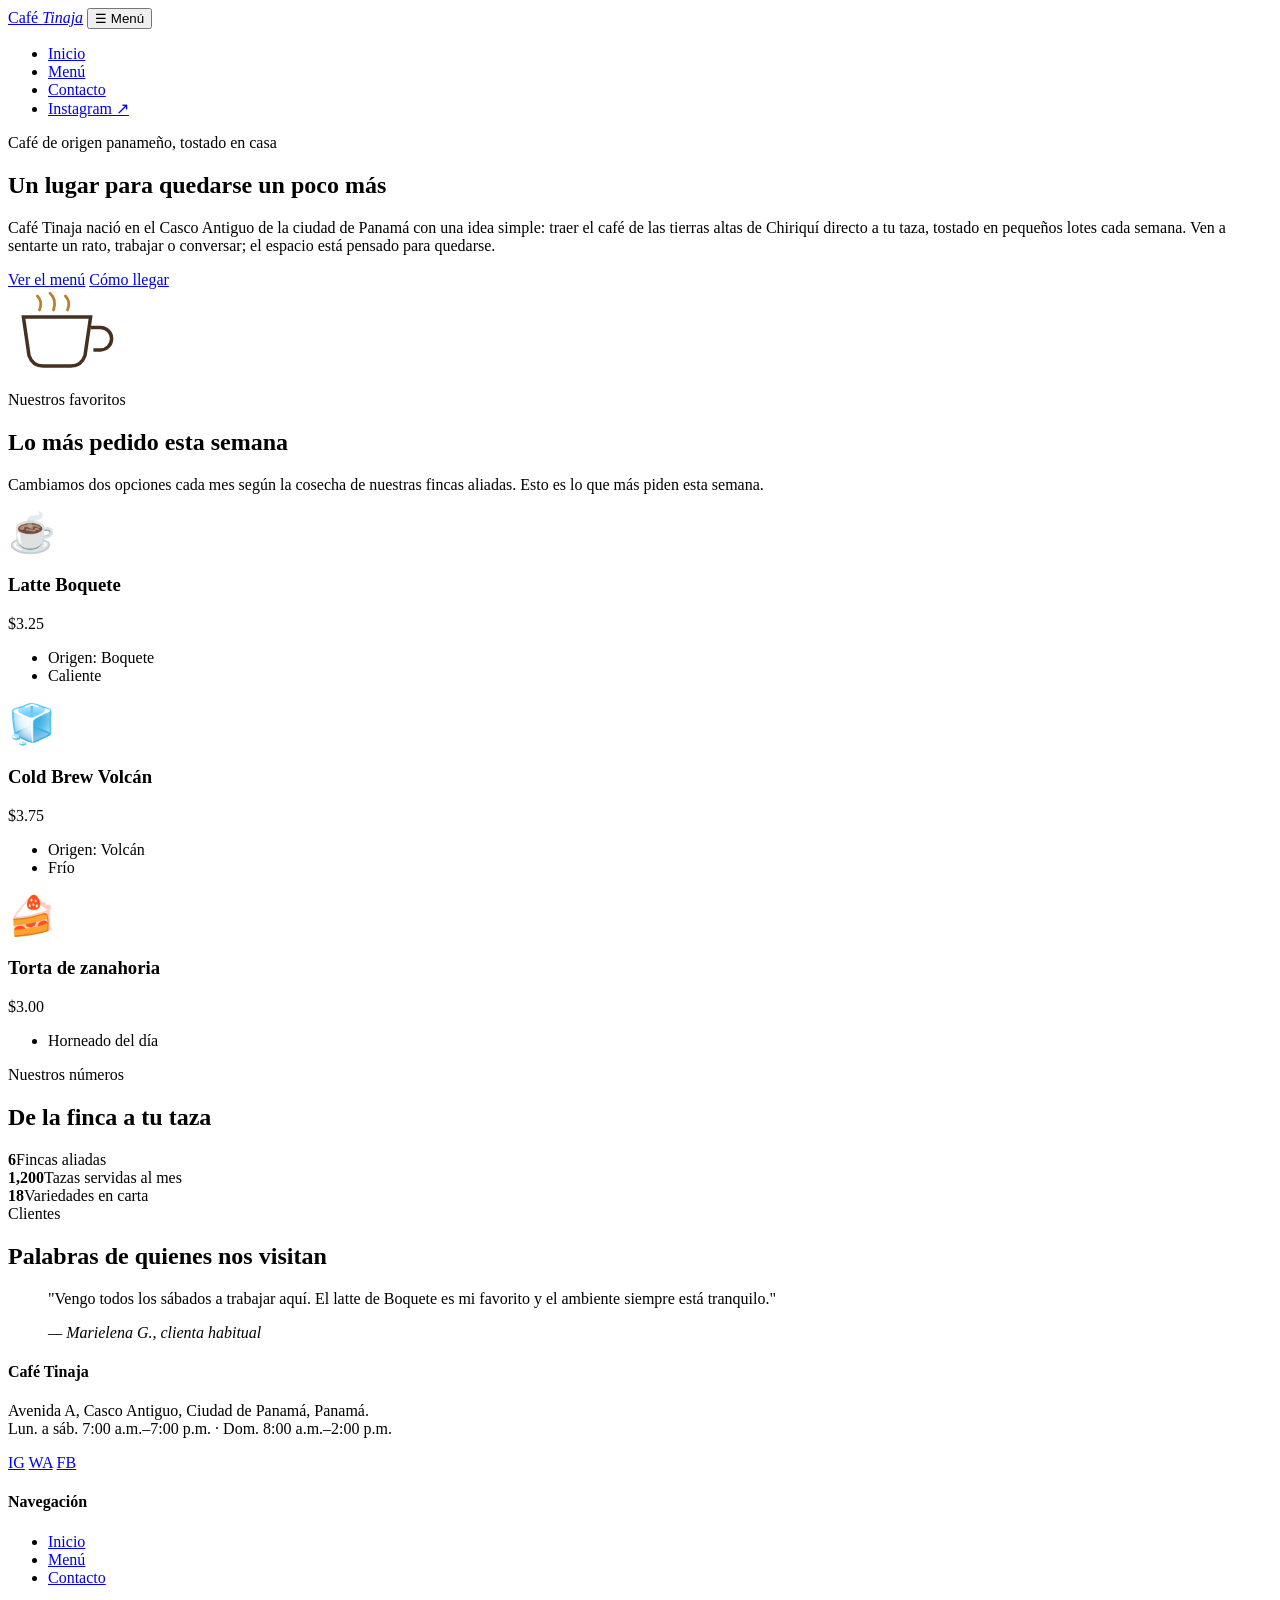
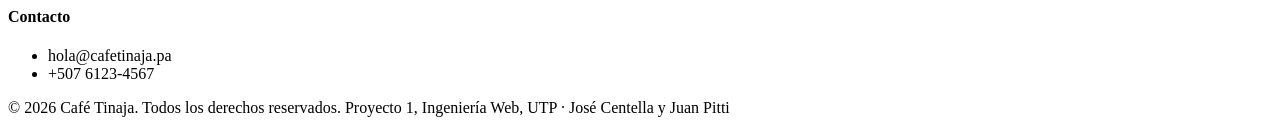
==== index.html @ 26456bb7 "Add files via upload" ====
<!DOCTYPE html>
<html lang="es">
<head>
<meta charset="UTF-8">
<meta name="viewport" content="width=device-width, initial-scale=1.0">
<title>Café Tinaja | Cafetería de especialidad en Panamá</title>
<meta name="description" content="Café Tinaja: cafetería de especialidad con café de origen panameño, en el corazón de la ciudad.">
<link rel="preconnect" href="https://fonts.googleapis.com">
<link href="https://fonts.googleapis.com/css2?family=Fraunces:opsz,wght@9..144,500;9..144,600&family=Karla:wght@400;500;600&display=swap" rel="stylesheet">
<link rel="stylesheet" href="css/style.css">
</head>
<body>

<header class="navbar" id="navbar">
  <div class="container">
    <a href="index.html" class="logo">Café <em>Tinaja</em></a>
    <button class="nav-toggle" id="navToggle" aria-expanded="false" aria-controls="navLinks">☰ Menú</button>
    <ul class="nav-links" id="navLinks">
      <li><a href="index.html" class="active">Inicio</a></li>
      <li><a href="menu.html">Menú</a></li>
      <li><a href="contacto.html">Contacto</a></li>
      <li><a href="https://www.instagram.com/cafetinaja.pa" target="_blank" rel="noopener">Instagram ↗</a></li>
    </ul>
  </div>
</header>

<section class="hero">
  <div class="container">
    <span class="hero-eyebrow">Café de origen panameño, tostado en casa</span>
    <h1>Un lugar para quedarse un poco más</h1>
    <p>Café Tinaja nació en el Casco Antiguo de la ciudad de Panamá con una idea simple: traer el café de las tierras altas de Chiriquí directo a tu taza, tostado en pequeños lotes cada semana. Ven a sentarte un rato, trabajar o conversar; el espacio está pensado para quedarse.</p>
    <div class="hero-actions">
      <a href="menu.html" class="btn btn-primary">Ver el menú</a>
      <a href="contacto.html" class="btn btn-outline">Cómo llegar</a>
    </div>
    <div class="hero-media" aria-hidden="true">
      <svg viewBox="0 0 200 140" width="140" height="98">
        <path d="M30 95q5 15 20 15h40q15 0 20-15l8-55H22z" fill="none" stroke="#46301F" stroke-width="5"/>
        <path d="M118 55h14a16 16 0 0 1 0 32h-10" fill="none" stroke="#46301F" stroke-width="5"/>
        <path d="M45 30q5-12-3-20M65 30q5-15-5-24M85 30q5-12-3-20" fill="none" stroke="#B9812F" stroke-width="4" stroke-linecap="round"/>
      </svg>
    </div>
  </div>
</section>

<span class="wave-divider"></span>

<section class="section-dark">
  <div class="container">
    <div class="section-head">
      <span class="kicker">Nuestros favoritos</span>
      <h2>Lo más pedido esta semana</h2>
      <p>Cambiamos dos opciones cada mes según la cosecha de nuestras fincas aliadas. Esto es lo que más piden esta semana.</p>
    </div>
    <div class="menu-grid">
      <article class="menu-card">
        <div class="menu-photo" style="font-size:2.4rem;">☕</div>
        <div class="menu-body">
          <h3>Latte Boquete</h3>
          <p class="menu-price">$3.25</p>
          <ul class="menu-tags"><li>Origen: Boquete</li><li>Caliente</li></ul>
        </div>
      </article>
      <article class="menu-card">
        <div class="menu-photo" style="font-size:2.4rem;">🧊</div>
        <div class="menu-body">
          <h3>Cold Brew Volcán</h3>
          <p class="menu-price">$3.75</p>
          <ul class="menu-tags"><li>Origen: Volcán</li><li>Frío</li></ul>
        </div>
      </article>
      <article class="menu-card">
        <div class="menu-photo" style="font-size:2.4rem;">🍰</div>
        <div class="menu-body">
          <h3>Torta de zanahoria</h3>
          <p class="menu-price">$3.00</p>
          <ul class="menu-tags"><li>Horneado del día</li></ul>
        </div>
      </article>
    </div>
  </div>
</section>

<section class="section-alt">
  <div class="container">
    <div class="section-head">
      <span class="kicker">Nuestros números</span>
      <h2>De la finca a tu taza</h2>
    </div>
    <div class="stats-row" style="color:var(--espresso)">
      <div class="stat"><b>6</b><span style="color:var(--espresso-2)">Fincas aliadas</span></div>
      <div class="stat"><b>1,200</b><span style="color:var(--espresso-2)">Tazas servidas al mes</span></div>
      <div class="stat"><b>18</b><span style="color:var(--espresso-2)">Variedades en carta</span></div>
    </div>
  </div>
</section>

<section>
  <div class="container">
    <div class="section-head">
      <span class="kicker">Clientes</span>
      <h2>Palabras de quienes nos visitan</h2>
    </div>
    <blockquote class="testimonial">
      <p>"Vengo todos los sábados a trabajar aquí. El latte de Boquete es mi favorito y el ambiente siempre está tranquilo."</p>
      <cite>— Marielena G., clienta habitual</cite>
    </blockquote>
  </div>
</section>

<footer>
  <div class="container">
    <div class="footer-grid">
      <div>
        <h4>Café Tinaja</h4>
        <p>Avenida A, Casco Antiguo, Ciudad de Panamá, Panamá.<br>Lun. a sáb. 7:00 a.m.–7:00 p.m. · Dom. 8:00 a.m.–2:00 p.m.</p>
        <div class="social-row">
          <a href="https://www.instagram.com/cafetinaja.pa" target="_blank" rel="noopener" aria-label="Instagram">IG</a>
          <a href="https://wa.me/50761234567" target="_blank" rel="noopener" aria-label="WhatsApp">WA</a>
          <a href="https://www.facebook.com/cafetinajapa" target="_blank" rel="noopener" aria-label="Facebook">FB</a>
        </div>
      </div>
      <div>
        <h4>Navegación</h4>
        <ul>
          <li><a href="index.html">Inicio</a></li>
          <li><a href="menu.html">Menú</a></li>
          <li><a href="contacto.html">Contacto</a></li>
        </ul>
      </div>
      <div>
        <h4>Contacto</h4>
        <ul>
          <li>hola@cafetinaja.pa</li>
          <li>+507 6123-4567</li>
        </ul>
      </div>
    </div>
    <div class="footer-bottom">
      <span>© 2026 Café Tinaja. Todos los derechos reservados.</span>
      <span>Proyecto 1, Ingeniería Web, UTP · José Centella y Juan Pitti</span>
    </div>
  </div>
</footer>

<script>
  const navToggle = document.getElementById('navToggle');
  const navbar = document.getElementById('navbar');
  navToggle.addEventListener('click', () => {
    const expanded = navToggle.getAttribute('aria-expanded') === 'true';
    navToggle.setAttribute('aria-expanded', String(!expanded));
    navbar.classList.toggle('open');
  });
</script>
</body>
</html>
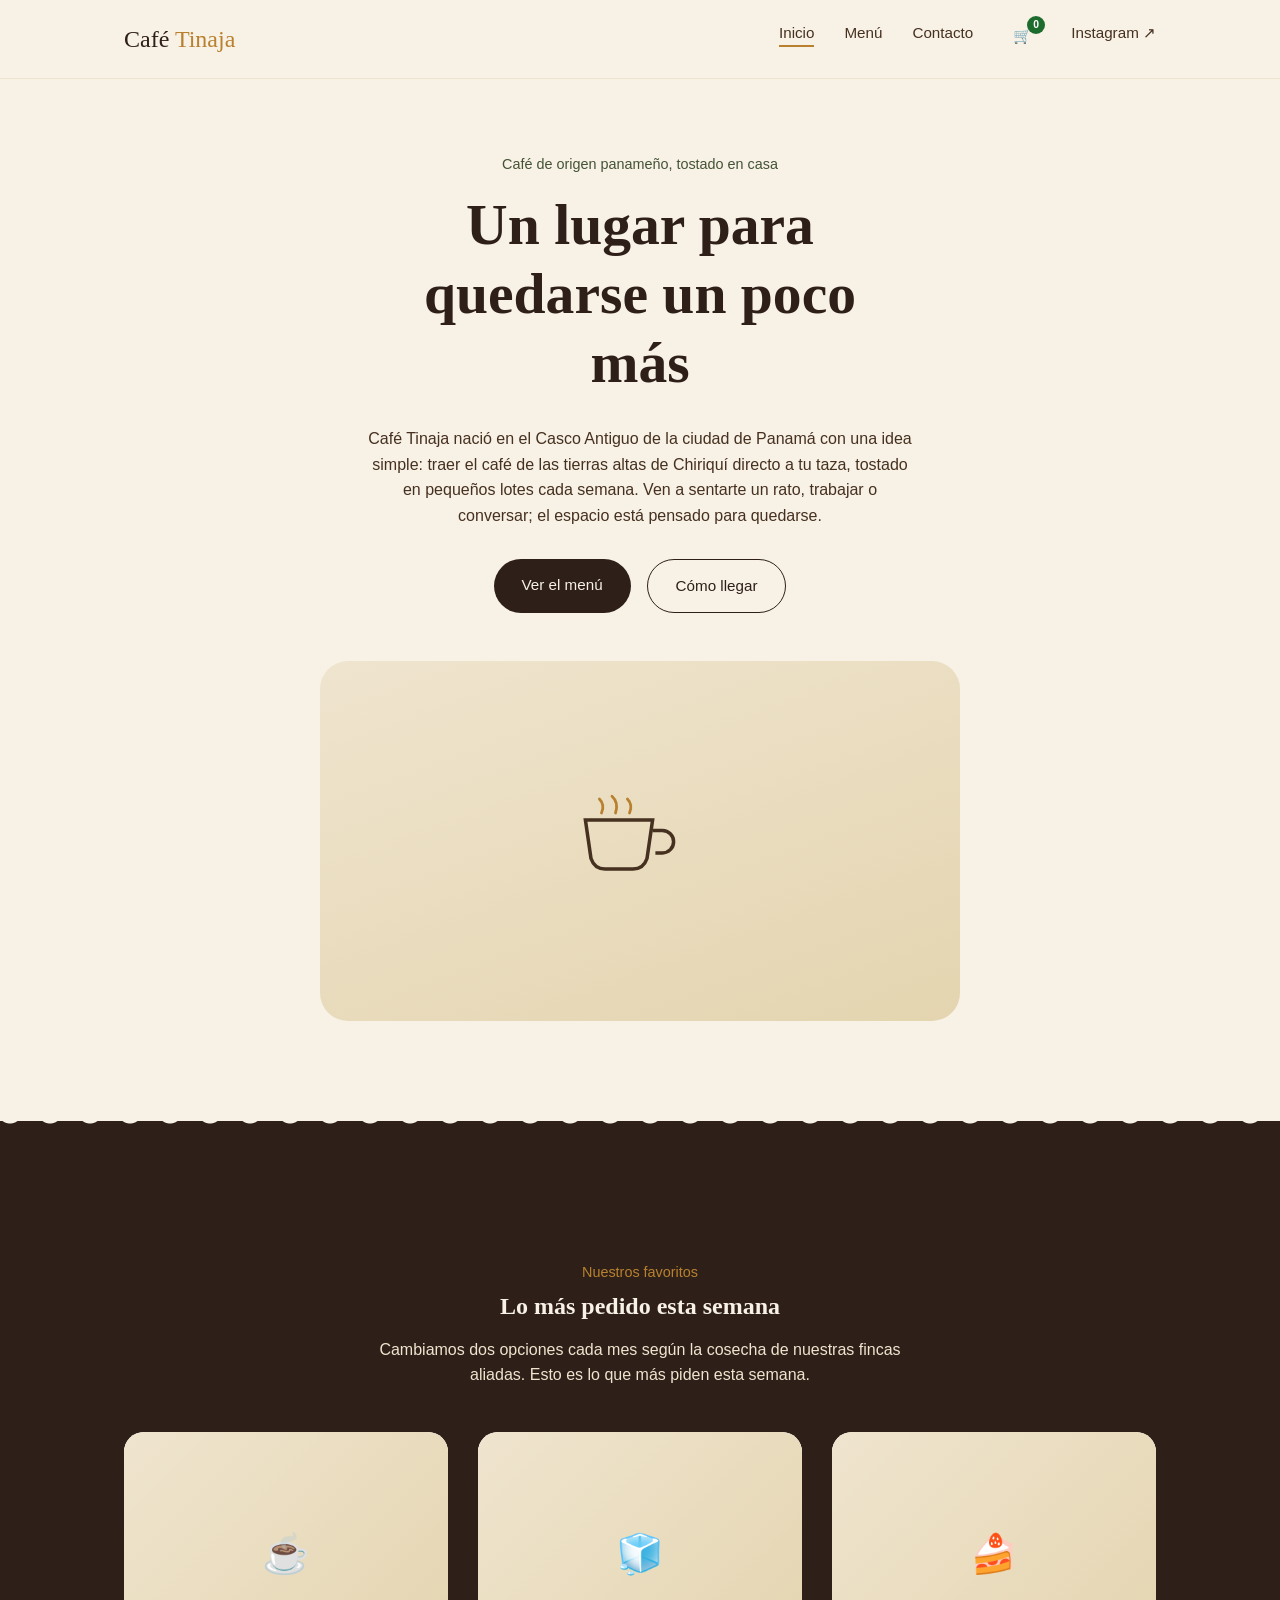
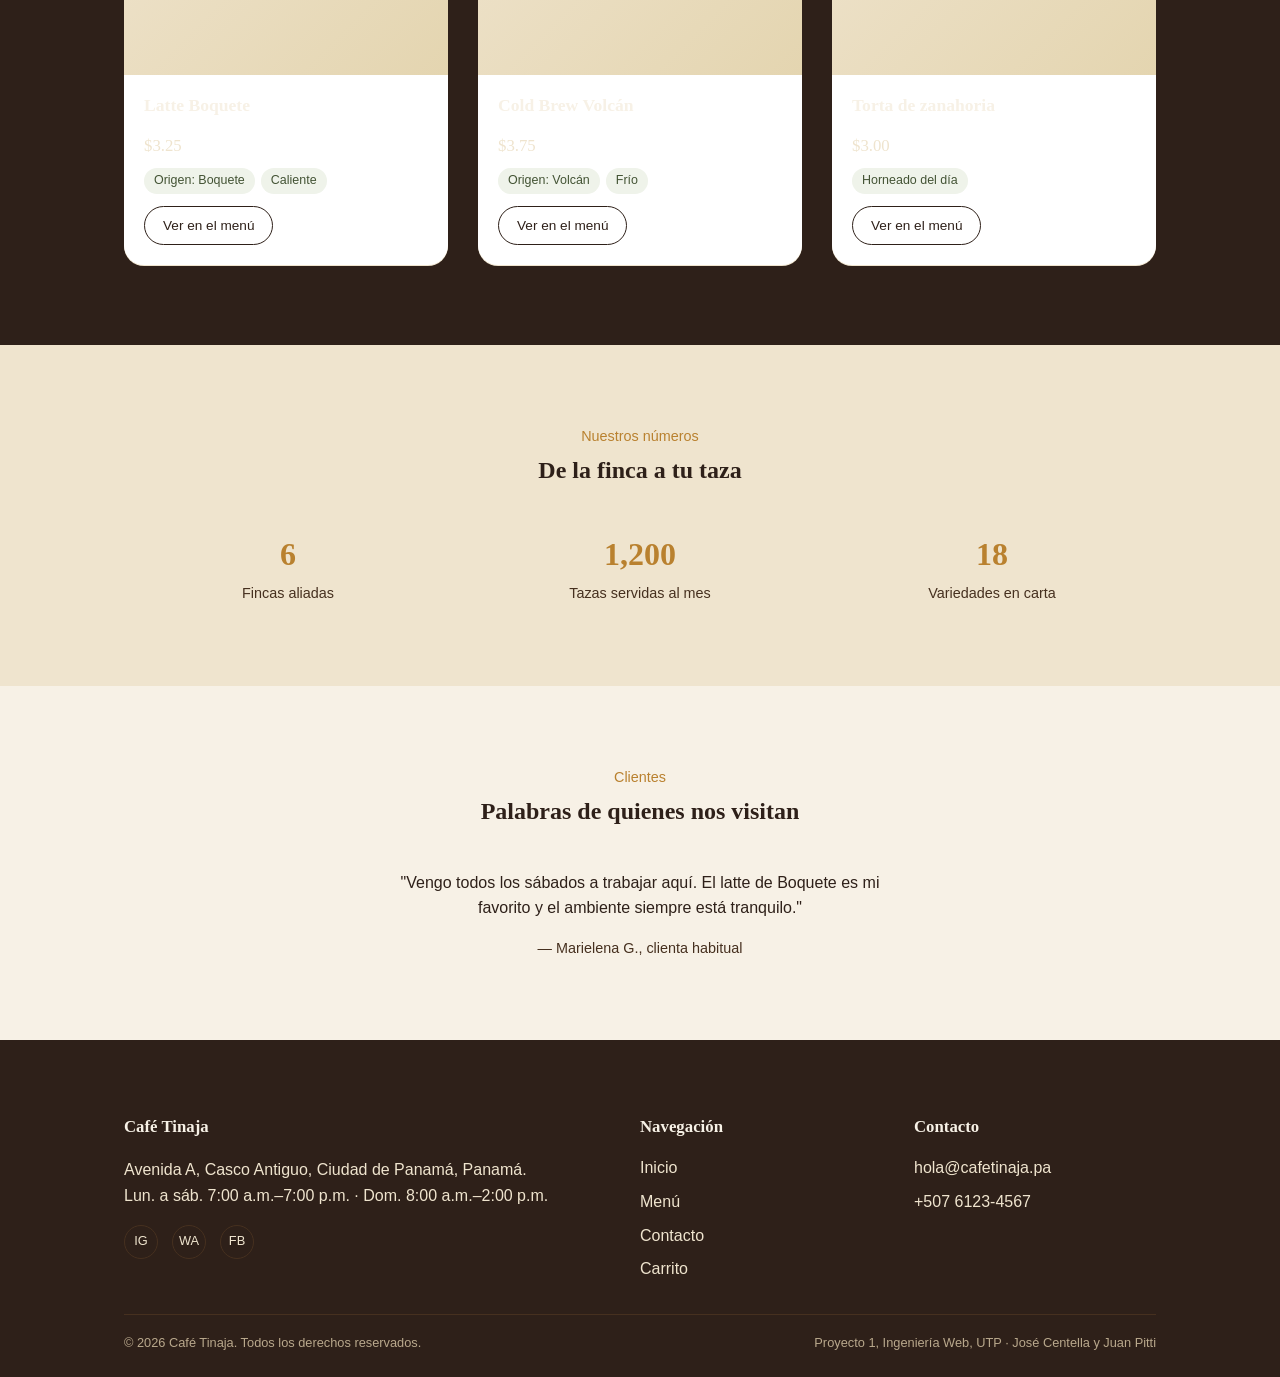
==== commit f47f7196: "Add files via upload" ====
--- a/index.html
+++ b/index.html
@@ -3,6 +3,7 @@
 <head>
 <meta charset="UTF-8">
 <meta name="viewport" content="width=device-width, initial-scale=1.0">
+<meta name="color-scheme" content="light">
 <title>Café Tinaja | Cafetería de especialidad en Panamá</title>
 <meta name="description" content="Café Tinaja: cafetería de especialidad con café de origen panameño, en el corazón de la ciudad.">
 <link rel="preconnect" href="https://fonts.googleapis.com">
@@ -19,6 +20,7 @@
       <li><a href="index.html" class="active">Inicio</a></li>
       <li><a href="menu.html">Menú</a></li>
       <li><a href="contacto.html">Contacto</a></li>
+      <li><a href="carrito.html" class="cart-link" id="cartLink" aria-label="Carrito de compras">🛒<span class="cart-badge" id="cartBadge" hidden>0</span></a></li>
       <li><a href="https://www.instagram.com/cafetinaja.pa" target="_blank" rel="noopener">Instagram ↗</a></li>
     </ul>
   </div>
@@ -59,6 +61,7 @@
           <h3>Latte Boquete</h3>
           <p class="menu-price">$3.25</p>
           <ul class="menu-tags"><li>Origen: Boquete</li><li>Caliente</li></ul>
+          <a class="btn btn-outline" style="padding:8px 18px;font-size:.85rem;" href="menu.html?buscar=Latte%20Boquete">Ver en el menú</a>
         </div>
       </article>
       <article class="menu-card">
@@ -67,6 +70,7 @@
           <h3>Cold Brew Volcán</h3>
           <p class="menu-price">$3.75</p>
           <ul class="menu-tags"><li>Origen: Volcán</li><li>Frío</li></ul>
+          <a class="btn btn-outline" style="padding:8px 18px;font-size:.85rem;" href="menu.html?buscar=Cold%20Brew%20Volc%C3%A1n">Ver en el menú</a>
         </div>
       </article>
       <article class="menu-card">
@@ -75,6 +79,7 @@
           <h3>Torta de zanahoria</h3>
           <p class="menu-price">$3.00</p>
           <ul class="menu-tags"><li>Horneado del día</li></ul>
+          <a class="btn btn-outline" style="padding:8px 18px;font-size:.85rem;" href="menu.html?buscar=Torta%20de%20zanahoria">Ver en el menú</a>
         </div>
       </article>
     </div>
@@ -126,6 +131,7 @@
           <li><a href="index.html">Inicio</a></li>
           <li><a href="menu.html">Menú</a></li>
           <li><a href="contacto.html">Contacto</a></li>
+          <li><a href="carrito.html">Carrito</a></li>
         </ul>
       </div>
       <div>
@@ -152,5 +158,6 @@
     navbar.classList.toggle('open');
   });
 </script>
+<script src="js/carrito.js"></script>
 </body>
 </html>
--- a/css/style.css
+++ b/css/style.css
@@ -0,0 +1,387 @@
+/* =========================================================
+   CAFÉ TINAJA — hoja de estilos
+   Paleta: espresso / crema / dorado tostado / verde hoja
+   ========================================================= */
+
+:root {
+    color-scheme: light;
+  --espresso:   #2E2019;
+  --espresso-2: #46301F;
+  --cream:      #F7F1E6;
+  --cream-2:    #EFE4CE;
+  --gold:       #B9812F;
+  --leaf:       #435334;
+
+  --font-display: 'Fraunces', serif;
+  --font-body: 'Karla', sans-serif;
+
+  --maxw: 1080px;
+}
+
+* { box-sizing: border-box; }
+html { scroll-behavior: smooth; }
+
+body {
+  margin: 0;
+  font-family: var(--font-body);
+  background: var(--cream);
+  color: var(--espresso);
+  line-height: 1.6;
+}
+
+img { max-width: 100%; display: block; }
+a { color: inherit; }
+
+h1, h2, h3 {
+  font-family: var(--font-display);
+  font-weight: 600;
+  line-height: 1.2;
+  margin: 0 0 0.5em;
+}
+
+p { max-width: 62ch; }
+
+.container {
+  max-width: var(--maxw);
+  margin: 0 auto;
+  padding: 0 24px;
+}
+
+/* ---------- Nav ---------- */
+.navbar {
+  position: sticky;
+  top: 0;
+  z-index: 50;
+  background: var(--cream);
+  border-bottom: 1px solid var(--cream-2);
+}
+.navbar .container {
+  display: flex;
+  align-items: center;
+  justify-content: space-between;
+  height: 78px;
+}
+.logo {
+  font-family: var(--font-display);
+  font-size: 1.5rem;
+  color: var(--espresso);
+  text-decoration: none;
+}
+.logo em { color: var(--gold); font-style: normal; }
+
+.nav-links {
+  display: flex;
+  gap: 30px;
+  list-style: none;
+  margin: 0; padding: 0;
+}
+.nav-links a {
+  text-decoration: none;
+  color: var(--espresso-2);
+  font-size: 0.95rem;
+  padding-bottom: 4px;
+  border-bottom: 2px solid transparent;
+}
+.nav-links a:hover, .nav-links a.active {
+  border-color: var(--gold);
+}
+.nav-toggle { display: none; }
+
+/* ---------- Hero (centrado, orgánico) ---------- */
+.hero {
+  padding: 72px 0 100px;
+  text-align: center;
+}
+.hero-eyebrow {
+  display: inline-block;
+  color: var(--leaf);
+  font-size: 0.9rem;
+  margin-bottom: 14px;
+}
+.hero h1 {
+  font-size: clamp(2.3rem, 5vw, 3.6rem);
+  max-width: 18ch;
+  margin-left: auto;
+  margin-right: auto;
+}
+.hero p {
+  margin-left: auto;
+  margin-right: auto;
+  color: var(--espresso-2);
+}
+.hero-actions {
+  display: flex;
+  gap: 16px;
+  justify-content: center;
+  margin-top: 30px;
+  flex-wrap: wrap;
+}
+.btn {
+  display: inline-block;
+  padding: 14px 28px;
+  border-radius: 999px;
+  text-decoration: none;
+  font-size: 0.95rem;
+  transition: transform 0.15s ease, background 0.15s ease;
+}
+.btn:hover { transform: translateY(-2px); }
+.btn-primary { background: var(--espresso); color: var(--cream); }
+.btn-primary:hover { background: var(--espresso-2); }
+.btn-outline { border: 1.5px solid var(--espresso); color: var(--espresso); }
+
+.hero-media {
+  margin: 48px auto 0;
+  max-width: 640px;
+  aspect-ratio: 16/9;
+  background: linear-gradient(160deg, var(--cream-2), #E4D5B0);
+  border-radius: 28px;
+  display: flex;
+  align-items: center;
+  justify-content: center;
+  color: var(--espresso-2);
+  font-size: 0.85rem;
+  padding: 12px;
+  text-align: center;
+}
+
+/* divisor ondulado */
+.wave-divider {
+  display: block;
+  width: 100%;
+  height: 60px;
+  background: var(--espresso);
+  -webkit-mask: radial-gradient(circle at 10px -10px, transparent 12px, black 13px) 0 0/40px 100%;
+          mask: radial-gradient(circle at 10px -10px, transparent 12px, black 13px) 0 0/40px 100%;
+}
+
+/* ---------- Secciones ---------- */
+section { padding: 80px 0; }
+.section-dark { background: var(--espresso); color: var(--cream); }
+.section-dark p { color: var(--cream-2); }
+.section-alt { background: var(--cream-2); }
+
+.section-head { max-width: 60ch; margin: 0 auto 44px; text-align: center; }
+.section-head .kicker {
+  display: block;
+  color: var(--gold);
+  font-size: 0.9rem;
+  margin-bottom: 8px;
+}
+
+/* ---------- Grid de menú ---------- */
+.menu-grid {
+  display: grid;
+  grid-template-columns: repeat(auto-fit, minmax(240px, 1fr));
+  gap: 30px;
+}
+.menu-card {
+  background: #fff;
+  border-radius: 20px;
+  overflow: hidden;
+  box-shadow: 0 1px 0 var(--cream-2);
+}
+.menu-photo {
+  aspect-ratio: 4/3;
+  background: linear-gradient(135deg, var(--cream-2), #E4D5B0);
+  display: flex; align-items: center; justify-content: center;
+  color: var(--espresso-2);
+  font-size: 0.85rem;
+}
+.menu-body { padding: 20px; }
+.menu-body h3 { font-size: 1.1rem; margin-bottom: 4px; }
+.menu-price { color: var(--gold); font-family: var(--font-display); font-size: 1.05rem; margin-bottom: 8px; }
+.menu-tags {
+  display: flex; gap: 6px; flex-wrap: wrap;
+  list-style: none; padding: 0; margin: 0 0 12px;
+  font-size: 0.78rem; color: var(--leaf);
+}
+.menu-tags li { background: #EFF3EA; padding: 3px 10px; border-radius: 999px; }
+
+/* ---------- Filtros del menú ---------- */
+.filters {
+  display: flex; gap: 12px; flex-wrap: wrap;
+  justify-content: center;
+  margin-bottom: 36px;
+}
+.filters select, .filters input {
+  font-family: var(--font-body);
+  padding: 10px 14px;
+  border: 1px solid var(--espresso-2);
+  border-radius: 999px;
+  background: #fff;
+}
+
+/* ---------- Stats / valores ---------- */
+.stats-row {
+  display: grid;
+  grid-template-columns: repeat(auto-fit, minmax(150px, 1fr));
+  gap: 24px;
+  text-align: center;
+}
+.stat b { display: block; font-family: var(--font-display); font-size: 2rem; color: var(--gold); }
+.stat span { color: var(--cream-2); font-size: 0.9rem; }
+
+/* ---------- Testimonio ---------- */
+.testimonial {
+  max-width: 60ch;
+  margin: 0 auto;
+  text-align: center;
+  border: none;
+  padding: 0;
+}
+.testimonial cite {
+  display: block; margin-top: 12px; font-style: normal;
+  color: var(--espresso-2); font-size: 0.9rem;
+}
+
+/* ---------- Media (video/audio) ---------- */
+.media-block { max-width: 680px; margin: 0 auto; }
+.media-block video { width: 100%; border-radius: 20px; }
+.audio-row { display:flex; gap:16px; align-items:center; justify-content:center; margin-top: 18px; flex-wrap: wrap; }
+
+/* ---------- Contacto ---------- */
+.contact-grid {
+  display: grid;
+  grid-template-columns: 1fr 1fr;
+  gap: 48px;
+}
+form.contact-form { display: grid; gap: 16px; }
+.field { display: grid; gap: 6px; }
+.field label { font-size: 0.85rem; color: var(--espresso-2); }
+.field input, .field select, .field textarea {
+  font-family: var(--font-body);
+  padding: 12px 14px;
+  border: 1px solid var(--espresso-2);
+  border-radius: 12px;
+  background: #fff;
+}
+.field textarea { resize: vertical; min-height: 120px; }
+
+.contact-info dt { font-family: var(--font-display); color: var(--gold); margin-top: 18px; }
+.contact-info dd { margin: 4px 0 0; color: var(--espresso-2); }
+.contact-info dt:first-child { margin-top: 0; }
+
+button, input, select, textarea { color: var(--espresso); -webkit-appearance: none; appearance: none; }
+.btn-outline { background: transparent; }
+::placeholder { color: var(--espresso-2); opacity: .55; }
+
+.map-box {
+  margin-top: 22px;
+  aspect-ratio: 16/9;
+  border-radius: 20px;
+  background: repeating-linear-gradient(45deg, var(--cream-2), var(--cream-2) 10px, #E4D5B0 10px, #E4D5B0 20px);
+  display: flex; align-items: center; justify-content: center;
+  color: var(--espresso-2); font-size: 0.85rem;
+}
+
+/* ---------- Footer ---------- */
+footer { background: var(--espresso); color: var(--cream-2); padding: 52px 0 24px; }
+.footer-grid { display: grid; grid-template-columns: 2fr 1fr 1fr; gap: 32px; margin-bottom: 32px; }
+footer h4 { color: var(--cream); font-family: var(--font-display); font-size: 1.05rem; margin-bottom: 14px; }
+footer ul { list-style: none; padding: 0; margin: 0; display: grid; gap: 8px; }
+footer a { text-decoration: none; color: var(--cream-2); }
+footer a:hover { color: var(--cream); }
+.social-row { display: flex; gap: 14px; margin-top: 14px; }
+.social-row a {
+  width: 34px; height: 34px; border: 1px solid var(--espresso-2);
+  display: flex; align-items: center; justify-content: center;
+  font-size: 0.8rem; border-radius: 50%;
+}
+.social-row a:hover { border-color: var(--gold); color: var(--gold); }
+.footer-bottom {
+  border-top: 1px solid var(--espresso-2);
+  padding-top: 18px; font-size: 0.8rem; color: #B9A88C;
+  display: flex; justify-content: space-between; flex-wrap: wrap; gap: 8px;
+}
+
+/* ---------- Responsive ---------- */
+@media (max-width: 860px) {
+  .contact-grid { grid-template-columns: 1fr; }
+  .footer-grid { grid-template-columns: 1fr 1fr; }
+}
+@media (max-width: 640px) {
+  .nav-links {
+    position: absolute; top: 78px; left: 0; right: 0;
+    background: var(--cream);
+    flex-direction: column; gap: 0;
+    max-height: 0; overflow: hidden;
+    transition: max-height 0.25s ease;
+    border-bottom: 1px solid var(--cream-2);
+  }
+  .nav-links a { padding: 14px 24px; display: block; border-bottom: 1px solid var(--cream-2); }
+  .nav-toggle {
+    display: block; background: none; border: 1px solid var(--espresso-2);
+    color: var(--espresso); border-radius: 999px; padding: 6px 14px;
+  }
+  .navbar.open .nav-links { max-height: 320px; }
+  .footer-grid { grid-template-columns: 1fr; }
+}
+
+/* ---------- Validacion y notificaciones (formulario de contacto) ---------- */
+.form-error { display:block; min-height:1.1em; font-size:0.8rem; color:#B3261E; }
+.field input.invalido, .field select.invalido, .field textarea.invalido { border-color:#B3261E; background:#FDECEA; }
+.toast {
+  position: fixed; top: 16px; left: 50%; transform: translateX(-50%); z-index: 100;
+  padding: 12px 22px; border-radius: 999px; font-size: 0.9rem; font-weight: 600;
+  box-shadow: 0 6px 18px rgba(0,0,0,.18); max-width: 90vw; text-align: center;
+}
+.toast.exito { background:#E7F4E8; color:#1E6B2E; border:1px solid #8FCB96; }
+.toast.error { background:#FDECEA; color:#96281B; border:1px solid #E6A49C; }
+
+/* ---------- Icono de carrito en el nav ---------- */
+.cart-link {
+  position: relative; display: inline-flex; align-items: center; justify-content: center;
+  width: 38px; height: 38px; border-radius: 50%; font-size: 1.25rem;
+  color: var(--espresso-2); text-decoration: none;
+  transition: color .2s ease, box-shadow .2s ease, background .2s ease;
+}
+.cart-link.tiene-productos {
+  color: #1E6B2E; background: #fff;
+  box-shadow: 0 0 0 4px rgba(255,255,255,.85), 0 0 14px rgba(30,107,46,.5);
+}
+.cart-badge {
+  position: absolute; top: -4px; right: -4px; min-width: 18px; height: 18px;
+  background: #1E6B2E; color: #fff; font-size: .65rem; font-weight: 700;
+  border-radius: 999px; display: flex; align-items: center; justify-content: center; padding: 0 4px;
+}
+
+/* ---------- Pagina de carrito ---------- */
+.cart-list { display: grid; gap: 16px; margin-bottom: 32px; }
+.cart-item {
+  background: #fff; border-radius: 16px; padding: 18px 20px;
+  display: flex; flex-wrap: wrap; gap: 16px; align-items: center; justify-content: space-between;
+}
+.cart-item-info h3 { font-size: 1.05rem; margin-bottom: 2px; }
+.cart-item-info p { color: var(--espresso-2); font-size: .9rem; margin: 0; }
+.cart-item-actions { display: flex; align-items: center; gap: 14px; flex-wrap: wrap; }
+.cart-item-actions label { font-size: .8rem; color: var(--espresso-2); display: flex; flex-direction: column; gap: 4px; }
+.cart-qty { background: #fff; padding: 6px 10px; border-radius: 8px; border: 1px solid var(--espresso-2); font-family: var(--font-body); }
+.cart-subtotal { font-family: var(--font-display); color: var(--gold); min-width: 70px; text-align: right; }
+.cart-remove {
+  border: 1px solid #B3261E; color: #B3261E; background: none; border-radius: 999px;
+  padding: 8px 16px; font-size: .85rem; cursor: pointer;
+}
+.cart-remove:hover { background: #FDECEA; }
+.cart-empty { text-align: center; padding: 40px 20px; color: var(--espresso-2); }
+.cart-summary {
+  display: flex; justify-content: space-between; align-items: center;
+  background: var(--cream-2); border-radius: 16px; padding: 18px 20px; margin-bottom: 28px;
+  font-family: var(--font-display); font-size: 1.15rem;
+}
+.cart-summary button { font-size: .85rem; }
+.cart-checkout { max-width: 480px; margin: 0 auto; }
+
+/* ---------- Factura / confirmacion ---------- */
+.factura {
+  max-width: 480px; margin: 0 auto; background: #fff; border-radius: 20px;
+  padding: 28px 26px; border: 1px dashed var(--espresso-2);
+}
+.factura h2 { text-align: center; }
+.factura .factura-id { text-align: center; color: var(--gold); font-size: .9rem; margin-bottom: 18px; }
+.factura ul { list-style: none; padding: 0; margin: 0 0 16px; display: grid; gap: 8px; }
+.factura li { display: flex; justify-content: space-between; font-size: .92rem; }
+.factura .factura-total {
+  display: flex; justify-content: space-between; font-family: var(--font-display);
+  font-size: 1.2rem; border-top: 1px dashed var(--espresso-2); padding-top: 12px; margin-top: 8px;
+}
+.factura .factura-nota { text-align: center; font-size: .85rem; color: var(--espresso-2); margin-top: 18px; }
